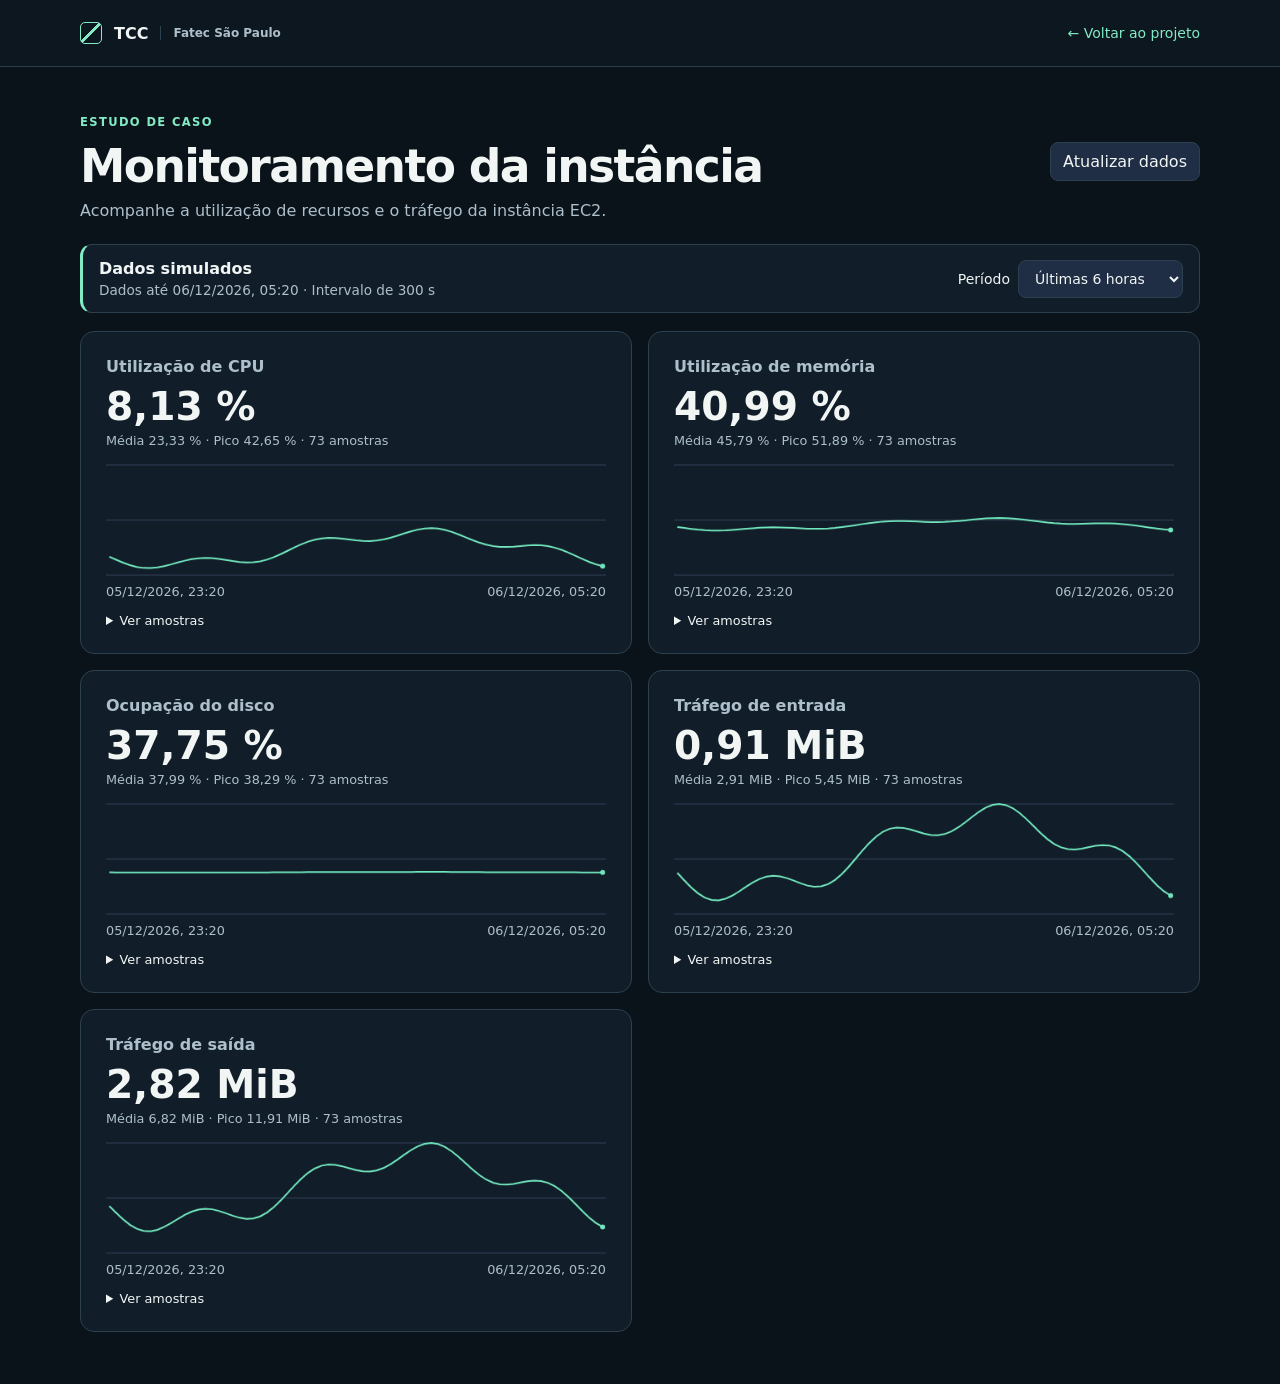
==== painel.html @ bfff9c63 "refatoranto landing page" ====
<!doctype html>
<html lang="pt-BR">
<head>
  <meta charset="utf-8">
  <meta name="viewport" content="width=device-width, initial-scale=1">
  <title>Monitoramento | TCC Fatec São Paulo</title>
  <link rel="stylesheet" href="style.css">
  <script type="module" src="app.js"></script>
</head>
<body class="dashboard">
  <a class="skip-link" href="#conteudo">Ir para o conteúdo</a>
  <header class="top">
    <nav class="shell site-nav" aria-label="Navegação principal">
      <a class="brand" href="./"><span class="brand-icon" aria-hidden="true"></span> TCC <span class="tag">Fatec São Paulo</span></a>
      <a class="nav-link" href="./"><span aria-hidden="true">←</span> Voltar ao projeto</a>
    </nav>
  </header>
  <main id="conteudo" class="shell">
    <section class="intro">
      <div>
        <p class="eyebrow">ESTUDO DE CASO</p>
        <h1>Monitoramento da instância</h1>
        <p class="muted">Acompanhe a utilização de recursos e o tráfego da instância EC2.</p>
      </div>
      <button id="refresh" type="button">Atualizar dados</button>
    </section>
    <section class="toolbar" aria-label="Dados do painel">
      <div>
        <strong id="source">Carregando métricas</strong>
        <p id="status" class="muted" role="status"></p>
      </div>
      <label for="window">Período
        <select id="window">
          <option value="1">Última hora</option>
          <option value="6" selected>Últimas 6 horas</option>
          <option value="24">Últimas 24 horas</option>
        </select>
      </label>
    </section>
    <section id="metrics" class="grid" aria-label="Métricas da instância"></section>
    <noscript>Ative o JavaScript para visualizar as métricas.</noscript>
  </main>
  <template id="metric">
    <article class="card">
      <h2></h2>
      <p class="value"></p>
      <p class="summary muted"></p>
      <canvas aria-hidden="true" width="600" height="145"></canvas>
      <div class="axis muted" aria-hidden="true"><span></span><span></span></div>
      <details><summary>Ver amostras</summary>
        <table>
          <thead><tr><th scope="col">Horário</th><th scope="col">Valor</th></tr></thead>
          <tbody></tbody>
        </table>
      </details>
    </article>
  </template>
</body>
</html>
---- style.css ----
:root {
  color-scheme: dark;
  font-family: Inter, system-ui, sans-serif;
  background: #0d1422;
  color: #f2f6fd;
  --surface: #151f31;
  --border: #2b3950;
  --muted: #a8b8ce;
  --accent: #72e7be;
}
* { box-sizing: border-box; }
body { margin: 0; }
.shell { width: min(1120px, calc(100% - 36px)); margin-inline: auto; }
.top { border-bottom: 1px solid var(--border); background: #101929; }
.brand { display: flex; align-items: center; gap: 12px; min-height: 66px; font-weight: 700; }
.mark { color: var(--accent); font-size: 1.6rem; }
.tag { color: var(--muted); font-size: .75rem; padding-left: 12px; border-left: 1px solid var(--border); }
main { padding-block: 36px 52px; }
.intro, .toolbar { display: flex; justify-content: space-between; align-items: center; gap: 16px; flex-wrap: wrap; }
.eyebrow { color: var(--accent); letter-spacing: .12em; font-size: .72rem; font-weight: 700; }
h1 { margin: 8px 0; font-size: clamp(1.8rem, 4.5vw, 2.85rem); letter-spacing: -.035em; }
.muted { color: var(--muted); }
.intro .muted { margin: 0; }
.toolbar { margin-block: 24px 18px; padding: 14px 16px; background: var(--surface); border: 1px solid var(--border); border-radius: 12px; }
.toolbar p { margin: 4px 0 0; font-size: .85rem; }
button, select { border: 1px solid var(--border); border-radius: 8px; padding: 9px 12px; font: inherit; color: inherit; background: #202e45; }
button, select, summary { cursor: pointer; }
button:disabled { cursor: wait; opacity: .65; }
button:hover:not(:disabled) { border-color: var(--accent); }
label { display: flex; align-items: center; gap: 8px; font-size: .875rem; }
.grid { display: grid; grid-template-columns: repeat(2, minmax(0, 1fr)); gap: 16px; align-items: start; }
.card { background: var(--surface); border: 1px solid var(--border); border-radius: 14px; padding: 18px; min-width: 0; }
h2 { font-size: 1rem; margin: 0; }
.value { margin: 8px 0 4px; font-size: 1.8rem; font-weight: 700; font-variant-numeric: tabular-nums; }
.summary, .axis, details { font-size: .8rem; }
.summary { margin: 0 0 12px; }
canvas { display: block; width: 100%; height: 120px; }
.axis { display: flex; justify-content: space-between; gap: 8px; margin-top: 4px; }
details { margin-top: 14px; }
table { width: 100%; margin-top: 8px; border-collapse: collapse; }
th, td { text-align: left; padding: 6px 4px; border-bottom: 1px solid var(--border); }
:focus-visible { outline: 2px solid var(--accent); outline-offset: 3px; }
@media (max-width: 650px) {
  .grid { grid-template-columns: 1fr; }
  main { padding-top: 22px; }
}

/* Identidade do estudo de caso e navegação compartilhada. */
:root {
  background: #0a121a;
  color: #f1f5f4;
  --surface: #111e29;
  --border: #2c404e;
  --muted: #adbfcb;
  --accent: #82ebc4;
}
.top { background: #0d1720; }
.site-nav { display: flex; align-items: center; justify-content: space-between; gap: 12px; }
.brand { text-decoration: none; color: inherit; }
.brand-icon {
  width: 22px;
  height: 22px;
  flex: none;
  border: 1px solid var(--accent);
  border-radius: 5px;
  background: linear-gradient(135deg, transparent 43%, var(--accent) 44% 53%, transparent 54%);
}
.nav-link, .text-link { color: var(--accent); text-underline-offset: 4px; }
.nav-link { text-decoration: none; font-size: .875rem; }
.nav-link:hover { text-decoration: underline; }
.skip-link {
  position: absolute;
  top: 8px;
  left: 8px;
  padding: 10px;
  background: var(--accent);
  color: #0a211a;
  transform: translateY(-150%);
}
.skip-link:focus { transform: none; }
.landing {
  background: radial-gradient(ellipse at 95% 5%, #142e31 0%, transparent 50%), #0a121a;
}
.home { padding-block: 0; }
.hero {
  display: grid;
  grid-template-columns: minmax(0, 1.7fr) minmax(250px, 1fr);
  gap: clamp(28px, 5vw, 76px);
  align-items: center;
  padding-block: clamp(45px, 9vw, 116px);
}
.hero .eyebrow, .about .eyebrow { text-transform: uppercase; line-height: 1.5; }
.hero h1 {
  font-size: clamp(2.45rem, 6vw, 5.1rem);
  line-height: 1.01;
  letter-spacing: -.062em;
  margin-block: 18px;
}
.hero h1 em { color: var(--accent); font-style: normal; }
.subtitle { color: var(--muted); font-size: clamp(1rem, 2vw, 1.25rem); line-height: 1.5; }
.actions { display: flex; flex-wrap: wrap; gap: 10px; margin-top: 28px; }
.action {
  display: inline-flex;
  align-items: center;
  gap: 10px;
  padding: 12px 16px;
  border: 1px solid var(--border);
  border-radius: 8px;
  font-size: .9rem;
  font-weight: 700;
  text-decoration: none;
}
.primary { background: var(--accent); color: #0a211a; border-color: transparent; }
.primary:hover { background: #b0f7df; }
.secondary { color: inherit; background: var(--surface); }
.secondary:hover { border-color: var(--accent); }
.case-flow {
  background: linear-gradient(155deg, #172c34, var(--surface) 75%);
  border: 1px solid var(--border);
  border-radius: 16px;
  padding: clamp(18px, 3vw, 30px);
}
.case-flow h2 { font-size: 1rem; }
.case-flow ol { list-style: none; padding: 0; margin: 20px 0 0; }
.case-flow li { position: relative; display: flex; align-items: center; gap: 14px; }
.case-flow li + li { margin-top: 18px; }
.case-flow li:not(:last-child)::after {
  content: "";
  position: absolute;
  top: calc(50% + 8px);
  left: 6px;
  height: calc(100% + 2px);
  border-left: 1px dashed #668383;
}
.flow-dot { flex: 0 0 13px; height: 13px; border: 2px solid var(--accent); border-radius: 50%; }
.case-flow li div { border: 1px solid var(--border); border-radius: 8px; padding: 10px; flex: 1; }
.case-flow li div span { display: block; color: var(--muted); font-size: .8rem; margin-top: 4px; }
.about {
  display: grid;
  grid-template-columns: minmax(0, 1.7fr) minmax(240px, 1fr);
  gap: clamp(22px, 5vw, 76px);
  border-top: 1px solid var(--border);
  padding-block: 34px 50px;
}
.about h2 { font-size: clamp(1.65rem, 3vw, 2.25rem); letter-spacing: -.035em; }
.about p:not(.eyebrow) { color: var(--muted); line-height: 1.6; max-width: 58ch; }
.credits { margin: 0; padding: 18px 22px; border-left: 1px solid var(--border); }
.credits div + div { margin-top: 14px; }
.credits dt { color: var(--muted); font-size: .78rem; }
.credits dd { margin: 4px 0 0; line-height: 1.5; }
.site-footer { padding-block: 18px 25px; border-top: 1px solid var(--border); color: var(--muted); font-size: .8rem; }
.dashboard .toolbar { border-left: 3px solid var(--accent); }
.dashboard .card { padding: clamp(16px, 2.4vw, 25px); }
.dashboard .card h2 { color: var(--muted); }
.dashboard .value { font-size: clamp(1.75rem, 4vw, 2.45rem); }
@media (max-width: 760px) {
  .hero, .about { grid-template-columns: 1fr; }
  .credits { padding-block: 0; }
}
@media (max-width: 390px) {
  .tag { padding-left: 7px; }
  .brand { gap: 6px; }
  .nav-link { font-size: .8rem; }
}
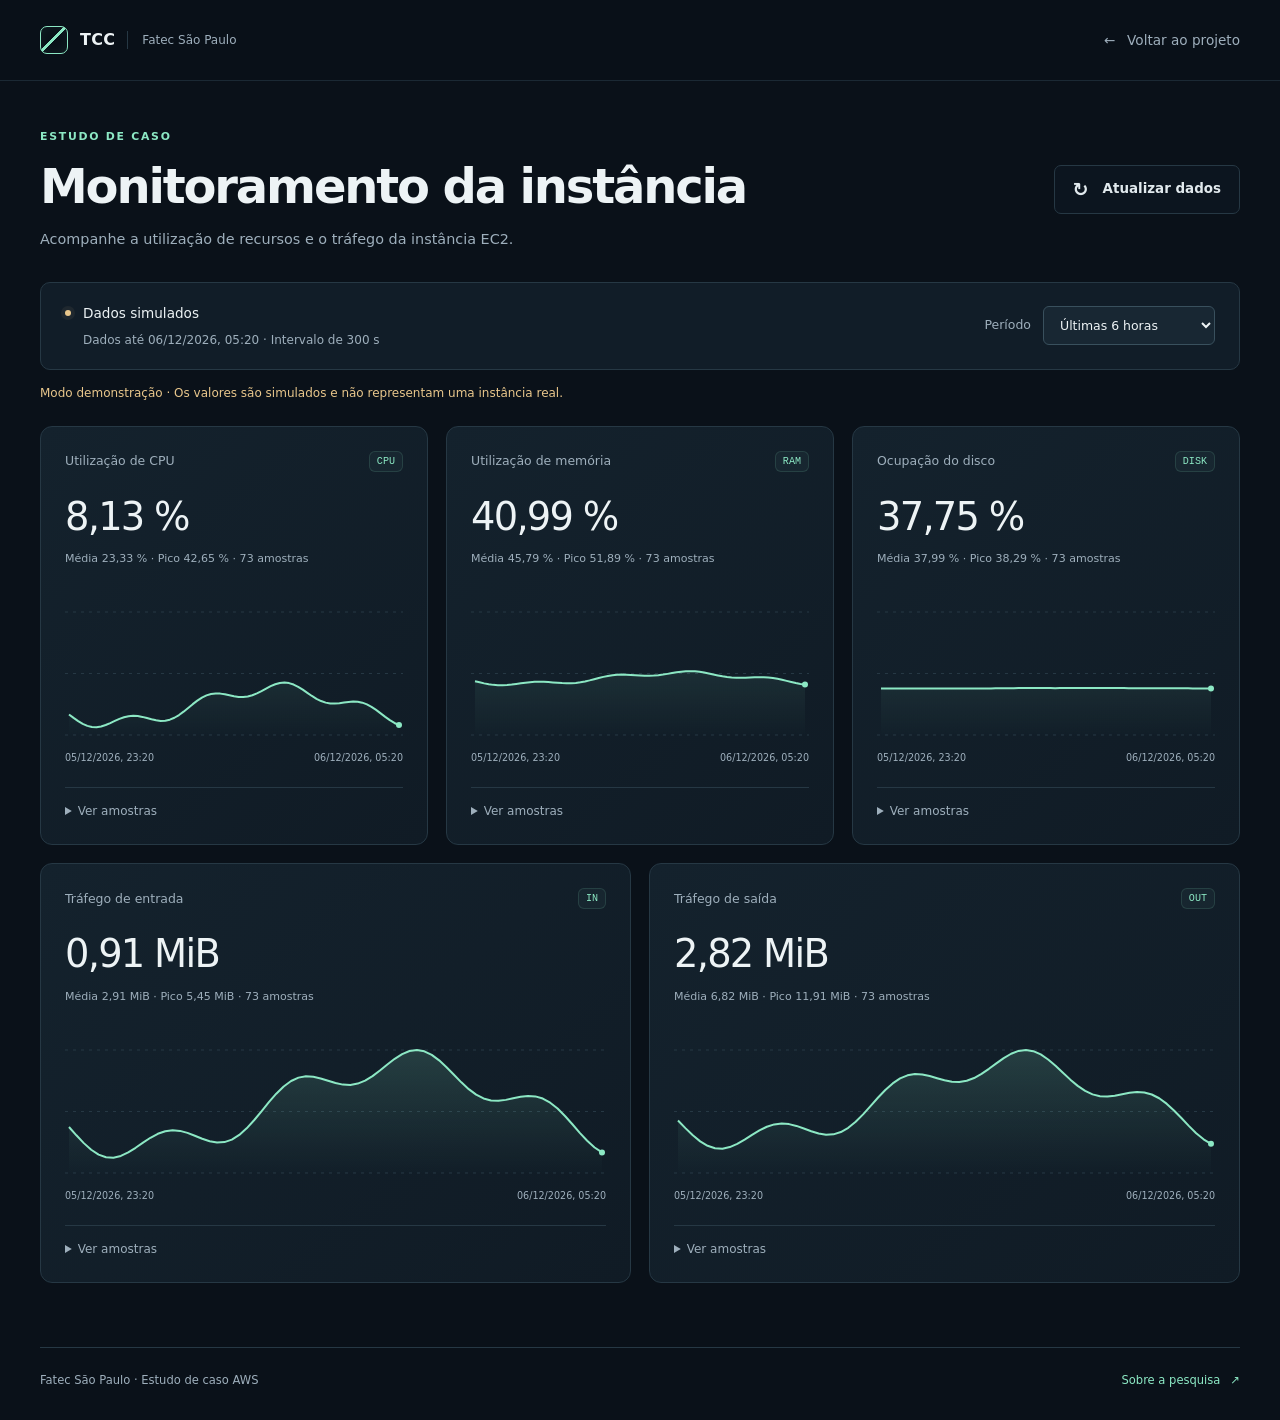
==== commit cafab616: "ajusta troca de pagina" ====
--- a/painel.html
+++ b/painel.html
@@ -4,7 +4,9 @@
   <meta charset="utf-8">
   <meta name="viewport" content="width=device-width, initial-scale=1">
   <title>Monitoramento | TCC Fatec São Paulo</title>
+  <meta name="description" content="Métricas de utilização e tráfego da instância EC2 do estudo de caso da Fatec São Paulo.">
   <link rel="stylesheet" href="style.css">
+  <script type="module" src="ui.js"></script>
   <script type="module" src="app.js"></script>
 </head>
 <body class="dashboard">
@@ -22,11 +24,11 @@
         <h1>Monitoramento da instância</h1>
         <p class="muted">Acompanhe a utilização de recursos e o tráfego da instância EC2.</p>
       </div>
-      <button id="refresh" type="button">Atualizar dados</button>
+      <button id="refresh" class="action secondary" type="button"><span class="refresh-icon" aria-hidden="true">↻</span><span class="refresh-label">Atualizar dados</span></button>
     </section>
     <section class="toolbar" aria-label="Dados do painel">
       <div>
-        <strong id="source">Carregando métricas</strong>
+        <strong class="source-label"><span class="status-dot" aria-hidden="true"></span><span id="source">Carregando métricas</span></strong>
         <p id="status" class="muted" role="status"></p>
       </div>
       <label for="window">Período
@@ -37,21 +39,23 @@
         </select>
       </label>
     </section>
-    <section id="metrics" class="grid" aria-label="Métricas da instância"></section>
+    <p id="data-note" class="data-note">As métricas são apresentadas no fuso horário do seu navegador.</p>
+    <section id="metrics" class="grid" aria-label="Métricas da instância" aria-busy="true"></section>
     <noscript>Ative o JavaScript para visualizar as métricas.</noscript>
   </main>
+  <footer class="shell site-footer"><span>Fatec São Paulo · Estudo de caso AWS</span><a class="text-link" href="./#sobre">Sobre a pesquisa <span aria-hidden="true">↗</span></a></footer>
   <template id="metric">
     <article class="card">
-      <h2></h2>
+      <div class="card-heading"><h2></h2><span class="metric-index" aria-hidden="true"></span></div>
       <p class="value"></p>
       <p class="summary muted"></p>
       <canvas aria-hidden="true" width="600" height="145"></canvas>
       <div class="axis muted" aria-hidden="true"><span></span><span></span></div>
       <details><summary>Ver amostras</summary>
-        <table>
+        <div class="table-scroll" tabindex="0" role="region" aria-label="Amostras da métrica"><table>
           <thead><tr><th scope="col">Horário</th><th scope="col">Valor</th></tr></thead>
           <tbody></tbody>
-        </table>
+        </table></div>
       </details>
     </article>
   </template>
--- a/style.css
+++ b/style.css
@@ -1,165 +1,142 @@
-:root {
+﻿:root {
   color-scheme: dark;
-  font-family: Inter, system-ui, sans-serif;
-  background: #0d1422;
-  color: #f2f6fd;
-  --surface: #151f31;
-  --border: #2b3950;
-  --muted: #a8b8ce;
-  --accent: #72e7be;
+  font-family: "Segoe UI", Inter, system-ui, sans-serif;
+  background: #0a1119;
+  color: #edf3f5;
+  --surface: #111d28;
+  --border: #263844;
+  --muted: #9eafbc;
+  --accent: #8ce8c4;
+  --ease: cubic-bezier(.22, 1, .36, 1);
 }
 * { box-sizing: border-box; }
-body { margin: 0; }
-.shell { width: min(1120px, calc(100% - 36px)); margin-inline: auto; }
-.top { border-bottom: 1px solid var(--border); background: #101929; }
-.brand { display: flex; align-items: center; gap: 12px; min-height: 66px; font-weight: 700; }
-.mark { color: var(--accent); font-size: 1.6rem; }
-.tag { color: var(--muted); font-size: .75rem; padding-left: 12px; border-left: 1px solid var(--border); }
-main { padding-block: 36px 52px; }
-.intro, .toolbar { display: flex; justify-content: space-between; align-items: center; gap: 16px; flex-wrap: wrap; }
-.eyebrow { color: var(--accent); letter-spacing: .12em; font-size: .72rem; font-weight: 700; }
-h1 { margin: 8px 0; font-size: clamp(1.8rem, 4.5vw, 2.85rem); letter-spacing: -.035em; }
-.muted { color: var(--muted); }
-.intro .muted { margin: 0; }
-.toolbar { margin-block: 24px 18px; padding: 14px 16px; background: var(--surface); border: 1px solid var(--border); border-radius: 12px; }
-.toolbar p { margin: 4px 0 0; font-size: .85rem; }
-button, select { border: 1px solid var(--border); border-radius: 8px; padding: 9px 12px; font: inherit; color: inherit; background: #202e45; }
-button, select, summary { cursor: pointer; }
-button:disabled { cursor: wait; opacity: .65; }
-button:hover:not(:disabled) { border-color: var(--accent); }
-label { display: flex; align-items: center; gap: 8px; font-size: .875rem; }
-.grid { display: grid; grid-template-columns: repeat(2, minmax(0, 1fr)); gap: 16px; align-items: start; }
-.card { background: var(--surface); border: 1px solid var(--border); border-radius: 14px; padding: 18px; min-width: 0; }
-h2 { font-size: 1rem; margin: 0; }
-.value { margin: 8px 0 4px; font-size: 1.8rem; font-weight: 700; font-variant-numeric: tabular-nums; }
-.summary, .axis, details { font-size: .8rem; }
-.summary { margin: 0 0 12px; }
-canvas { display: block; width: 100%; height: 120px; }
-.axis { display: flex; justify-content: space-between; gap: 8px; margin-top: 4px; }
-details { margin-top: 14px; }
-table { width: 100%; margin-top: 8px; border-collapse: collapse; }
-th, td { text-align: left; padding: 6px 4px; border-bottom: 1px solid var(--border); }
-:focus-visible { outline: 2px solid var(--accent); outline-offset: 3px; }
-@media (max-width: 650px) {
-  .grid { grid-template-columns: 1fr; }
-  main { padding-top: 22px; }
-}
-
-/* Identidade do estudo de caso e navegação compartilhada. */
-:root {
-  background: #0a121a;
-  color: #f1f5f4;
-  --surface: #111e29;
-  --border: #2c404e;
-  --muted: #adbfcb;
-  --accent: #82ebc4;
-}
-.top { background: #0d1720; }
-.site-nav { display: flex; align-items: center; justify-content: space-between; gap: 12px; }
-.brand { text-decoration: none; color: inherit; }
-.brand-icon {
-  width: 22px;
-  height: 22px;
-  flex: none;
-  border: 1px solid var(--accent);
-  border-radius: 5px;
-  background: linear-gradient(135deg, transparent 43%, var(--accent) 44% 53%, transparent 54%);
-}
-.nav-link, .text-link { color: var(--accent); text-underline-offset: 4px; }
-.nav-link { text-decoration: none; font-size: .875rem; }
-.nav-link:hover { text-decoration: underline; }
-.skip-link {
-  position: absolute;
-  top: 8px;
-  left: 8px;
-  padding: 10px;
-  background: var(--accent);
-  color: #0a211a;
-  transform: translateY(-150%);
-}
+html { scroll-behavior: smooth; scroll-padding-top: 100px; }
+body { margin: 0; line-height: 1.5; }
+a { color: inherit; }
+button, select { font: inherit; }
+button, a, select, summary { -webkit-tap-highlight-color: transparent; }
+::selection { background: #8ce8c4; color: #0a211a; }
+.shell { width: min(1200px, calc(100% - 80px)); margin-inline: auto; }
+.top { position: sticky; top: 0; z-index: 10; background: #0a1119ed; border-bottom: 1px solid #263844a6; backdrop-filter: blur(18px); }
+.site-nav { min-height: 80px; display: flex; align-items: center; justify-content: space-between; gap: 20px; }
+.brand { display: inline-flex; align-items: center; gap: 12px; font-weight: 700; text-decoration: none; letter-spacing: .02em; }
+.brand-icon { width: 28px; height: 28px; flex: none; border: 1px solid var(--accent); border-radius: 7px; background: linear-gradient(135deg, transparent 43%, var(--accent) 44% 50%, transparent 51%); box-shadow: inset 0 0 14px #8ce8c410; }
+.tag { padding-left: 14px; border-left: 1px solid var(--border); color: var(--muted); font-size: .75rem; font-weight: 400; letter-spacing: 0; }
+.nav-links { display: flex; align-items: center; gap: 28px; }
+.nav-link { display: inline-flex; align-items: center; gap: 12px; text-decoration: none; font-size: .85rem; color: var(--muted); }
+.nav-link:hover { color: var(--accent); }
+.nav-cta { border: 1px solid var(--border); padding: 9px 15px; border-radius: 7px; color: #edf3f5; }
+.nav-cta:hover { background: var(--surface); border-color: #8ce8c47a; }
+.skip-link { position: fixed; top: 10px; left: 10px; z-index: 20; padding: 12px; background: var(--accent); color: #0a211a; transform: translateY(-160%); }
 .skip-link:focus { transform: none; }
-.landing {
-  background: radial-gradient(ellipse at 95% 5%, #142e31 0%, transparent 50%), #0a121a;
-}
+:focus-visible { outline: 2px solid var(--accent); outline-offset: 5px; }
+.landing { background: radial-gradient(ellipse at 85% 16%, #15303985, transparent 45%), #0a1119; }
 .home { padding-block: 0; }
-.hero {
-  display: grid;
-  grid-template-columns: minmax(0, 1.7fr) minmax(250px, 1fr);
-  gap: clamp(28px, 5vw, 76px);
-  align-items: center;
-  padding-block: clamp(45px, 9vw, 116px);
-}
-.hero .eyebrow, .about .eyebrow { text-transform: uppercase; line-height: 1.5; }
-.hero h1 {
-  font-size: clamp(2.45rem, 6vw, 5.1rem);
-  line-height: 1.01;
-  letter-spacing: -.062em;
-  margin-block: 18px;
-}
+.hero { display: grid; grid-template-columns: minmax(0, 1.4fr) minmax(0, 1fr); align-items: center; gap: clamp(36px, 6vw, 90px); padding-block: 90px 76px; }
+.eyebrow { display: flex; align-items: center; gap: 10px; color: var(--accent); font-size: .68rem; font-weight: 600; letter-spacing: .16em; text-transform: uppercase; margin: 0 0 20px; }
+.status-dot { display: inline-block; width: 6px; height: 6px; flex: none; border-radius: 50%; background: var(--accent); box-shadow: 0 0 0 4px #8ce8c410; }
+h1, h2, p { overflow-wrap: break-word; }
+h1 { margin: 12px 0; font-size: clamp(1.9rem, 4vw, 3rem); font-weight: 600; line-height: 1.15; letter-spacing: -.045em; }
+.hero h1 { font-size: clamp(2.8rem, 4.7vw, 4.25rem); line-height: 1.09; letter-spacing: -.055em; margin-block: 0 24px; max-width: 12ch; }
 .hero h1 em { color: var(--accent); font-style: normal; }
-.subtitle { color: var(--muted); font-size: clamp(1rem, 2vw, 1.25rem); line-height: 1.5; }
-.actions { display: flex; flex-wrap: wrap; gap: 10px; margin-top: 28px; }
-.action {
-  display: inline-flex;
-  align-items: center;
-  gap: 10px;
-  padding: 12px 16px;
-  border: 1px solid var(--border);
-  border-radius: 8px;
-  font-size: .9rem;
-  font-weight: 700;
-  text-decoration: none;
-}
-.primary { background: var(--accent); color: #0a211a; border-color: transparent; }
-.primary:hover { background: #b0f7df; }
-.secondary { color: inherit; background: var(--surface); }
-.secondary:hover { border-color: var(--accent); }
-.case-flow {
-  background: linear-gradient(155deg, #172c34, var(--surface) 75%);
-  border: 1px solid var(--border);
-  border-radius: 16px;
-  padding: clamp(18px, 3vw, 30px);
-}
-.case-flow h2 { font-size: 1rem; }
-.case-flow ol { list-style: none; padding: 0; margin: 20px 0 0; }
+.subtitle { font-size: 1.1rem; color: #e1e9ed; margin: 0 0 10px; }
+.hero-description { max-width: 46ch; color: var(--muted); font-size: .95rem; line-height: 1.8; margin: 0; }
+.actions { display: flex; flex-wrap: wrap; gap: 12px; margin-top: 30px; }
+.action { display: inline-flex; justify-content: center; align-items: center; gap: 14px; padding: 13px 18px; border: 1px solid var(--border); border-radius: 7px; font-size: .84rem; font-weight: 600; text-decoration: none; cursor: pointer; }
+.primary { background: var(--accent); color: #0b2720; border-color: var(--accent); box-shadow: 0 4px 20px #8ce8c40b; }
+.primary:hover { background: #b0f5da; border-color: #b0f5da; box-shadow: 0 8px 28px #8ce8c41c; transform: translateY(-2px); }
+.secondary { color: #e1e9ed; background: #111d2860; }
+.secondary:hover { border-color: #8ce8c47a; background: #1a2c36; transform: translateY(-2px); }
+.action:active { transform: translateY(0) scale(.98); }
+.action span[aria-hidden], .nav-link span, .text-link span, .flow-bottom span { transition: transform 240ms var(--ease); }
+a:hover > span[aria-hidden] { transform: translate(2px, -2px); }
+.hero-meta { display: flex; flex-wrap: wrap; gap: 20px; margin-top: 28px; color: #a5b6c1; font-size: .7rem; }
+.hero-meta span + span { padding-left: 20px; border-left: 1px solid var(--border); }
+.case-flow { position: relative; padding: 28px; border: 1px solid #395252; border-radius: 16px; background: linear-gradient(145deg, #182d35, #111d28 75%); box-shadow: 0 24px 65px #0003; }
+.flow-heading { display: flex; align-items: center; justify-content: space-between; gap: 10px; margin-bottom: 24px; }
+.flow-heading .eyebrow { margin: 0; font-size: .61rem; }
+.flow-label { font-size: .68rem; letter-spacing: .06em; border: 1px solid #41514b; border-radius: 5px; padding: 3px 8px; color: #e9c78c; }
+.case-flow h2 { font-weight: 500; font-size: 1.4rem; letter-spacing: -.03em; margin: 0; }
+.flow-description { font-size: .8rem; color: var(--muted); margin: 8px 0 26px; }
+.case-flow ol { padding: 0; margin: 0; list-style: none; }
 .case-flow li { position: relative; display: flex; align-items: center; gap: 14px; }
 .case-flow li + li { margin-top: 18px; }
-.case-flow li:not(:last-child)::after {
-  content: "";
-  position: absolute;
-  top: calc(50% + 8px);
-  left: 6px;
-  height: calc(100% + 2px);
-  border-left: 1px dashed #668383;
+.flow-dot { display: grid; place-items: center; z-index: 1; width: 30px; height: 30px; flex: none; background: #172d32; border: 1px solid #44695e; border-radius: 9px; color: var(--accent); font: 10px ui-monospace, monospace; }
+.case-flow li:not(:last-child)::after { content: ""; position: absolute; left: 14px; top: 50%; height: calc(100% + 18px); border-left: 1px dashed #44695e; }
+.case-flow li div { flex: 1; border: 1px solid #304650; border-radius: 8px; padding: 13px 14px; background: #0b17214d; }
+.case-flow li strong { font-size: .84rem; font-weight: 600; }
+.case-flow li div span { display: block; margin-top: 3px; color: var(--muted); font-size: .73rem; }
+.case-flow li:hover div { background: #203940; border-color: #568875; transform: translateX(3px); }
+.flow-bottom { display: flex; align-items: center; justify-content: space-between; border-top: 1px solid var(--border); padding-top: 18px; margin-top: 26px; color: var(--accent); text-decoration: none; font-size: .78rem; }
+.pillars { display: grid; grid-template-columns: repeat(3, 1fr); padding-block: 32px 44px; border-top: 1px solid var(--border); gap: 40px; }
+.pillar-number { font: .62rem ui-monospace, monospace; letter-spacing: .12em; color: var(--accent); }
+.pillars h2 { font-size: 1rem; font-weight: 500; margin: 12px 0 8px; }
+.pillars p { color: var(--muted); font-size: .84rem; line-height: 1.8; margin: 0; max-width: 34ch; }
+.about { display: grid; grid-template-columns: minmax(0, 1.4fr) minmax(0, 1fr); gap: clamp(36px, 6vw, 90px); border-top: 1px solid var(--border); padding-block: 64px 72px; }
+.about h2 { font-size: clamp(1.6rem, 3vw, 2.3rem); font-weight: 500; line-height: 1.2; letter-spacing: -.04em; margin: 0 0 22px; }
+.about p:not(.eyebrow) { color: var(--muted); line-height: 1.8; max-width: 58ch; font-size: .9rem; }
+.text-link { display: inline-flex; align-items: center; gap: 10px; color: var(--accent); text-decoration: none; font-size: .85rem; }
+.text-link:hover { text-decoration: underline; text-underline-offset: 5px; }
+.credits { padding: 24px 28px; border: 1px solid var(--border); border-radius: 12px; background: #111d2870; margin: 0; align-self: start; }
+.credits div + div { margin-top: 20px; }
+.credits dt { color: var(--muted); text-transform: uppercase; letter-spacing: .1em; font-size: .62rem; }
+.credits dd { margin: 5px 0 0; line-height: 1.8; font-size: .86rem; }
+.site-footer { display: flex; justify-content: space-between; flex-wrap: wrap; gap: 12px; padding-block: 24px 30px; border-top: 1px solid var(--border); color: var(--muted); font-size: .72rem; }
+.site-footer .text-link { font-size: inherit; }
+main { padding-block: 48px 64px; }
+.intro, .toolbar { display: flex; justify-content: space-between; align-items: center; gap: 22px; flex-wrap: wrap; }
+.intro .eyebrow { margin-bottom: 14px; }
+.muted { color: var(--muted); }
+.intro .muted { font-size: .9rem; margin: 14px 0 0; }
+.toolbar { margin-block: 32px 14px; padding: 20px 24px; background: var(--surface); border: 1px solid var(--border); border-radius: 10px; }
+.source-label { display: flex; align-items: center; gap: 12px; font-size: .85rem; font-weight: 500; }
+.toolbar p { font-size: .75rem; margin: 7px 0 0 18px; }
+.toolbar[data-state="demo"] .status-dot { background: #e9c78c; box-shadow: 0 0 0 4px #e9c78c10; }
+.toolbar[data-state="error"] .status-dot { background: #f0a99e; box-shadow: 0 0 0 4px #f0a99e10; }
+.data-note { color: var(--muted); font-size: .75rem; margin: 0 0 24px; }
+.data-note.is-demo { color: #e9c78c; }
+label { display: flex; align-items: center; gap: 12px; font-size: .78rem; color: var(--muted); }
+select { border: 1px solid #39505d; border-radius: 6px; padding: 10px 32px 10px 12px; background: #182733; color: #edf3f5; cursor: pointer; max-width: 100%; }
+select:hover { border-color: var(--accent); }
+button:disabled { cursor: wait; opacity: .65; transform: none; }
+.refresh-icon { display: inline-block; font-size: 1.2rem; line-height: 1; }
+button:disabled .refresh-icon { animation: spin 1s linear infinite; }
+.grid { display: grid; grid-template-columns: repeat(6, minmax(0, 1fr)); gap: 18px; align-items: start; transition: opacity 180ms; }
+.grid[aria-busy="true"] { opacity: .5; }
+.card { grid-column: span 2; padding: 24px; border: 1px solid var(--border); border-radius: 12px; background: linear-gradient(140deg, #14222d, #101b25); min-width: 0; animation: enter 450ms var(--ease) both; animation-delay: var(--delay, 0ms); }
+.card:nth-child(n+4) { grid-column: span 3; }
+.card:hover { border-color: #456255; box-shadow: 0 10px 32px #0002; }
+.card-heading { display: flex; align-items: center; justify-content: space-between; gap: 10px; }
+.card h2 { font-size: .78rem; color: var(--muted); margin: 0; font-weight: 500; }
+.metric-index { color: var(--accent); background: #8ce8c40b; border: 1px solid #8ce8c422; border-radius: 6px; padding: 4px 7px; font: .63rem ui-monospace, monospace; }
+.value { margin: 16px 0 6px; font-size: clamp(1.8rem, 3vw, 2.5rem); letter-spacing: -.045em; font-weight: 500; font-variant-numeric: tabular-nums; }
+.summary { font-size: .69rem; margin: 0 0 24px; min-height: 2.8em; }
+canvas { display: block; width: 100%; height: 135px; }
+.axis { display: flex; justify-content: space-between; gap: 8px; margin-top: 10px; font-size: .6rem; font-variant-numeric: tabular-nums; }
+details { margin-top: 22px; font-size: .75rem; border-top: 1px solid var(--border); }
+summary { cursor: pointer; padding-block: 14px 0; color: var(--muted); }
+summary:hover, details[open] summary { color: var(--accent); }
+.table-scroll { max-height: 270px; overflow: auto; margin-top: 14px; border: 1px solid var(--border); border-radius: 6px; }
+table { width: 100%; border-collapse: collapse; font-size: .72rem; font-variant-numeric: tabular-nums; }
+th, td { text-align: left; padding: 9px 12px; border-bottom: 1px solid var(--border); }
+th { position: sticky; top: 0; background: #1a2a36; font-weight: 500; color: var(--muted); }
+td:last-child, th:last-child { text-align: right; }
+tbody tr:hover { background: #8ce8c408; }
+.empty-chart { display: grid; place-items: center; min-height: 159px; border: 1px dashed var(--border); border-radius: 6px; color: var(--muted); font-size: .75rem; text-align: center; padding: 18px; }
+.reveal { opacity: 0; transform: translateY(18px); transition: opacity 650ms var(--ease), transform 650ms var(--ease); }
+.reveal.is-visible { opacity: 1; transform: none; }
+.hero-copy, .case-flow { animation: enter 750ms var(--ease) both; }
+.case-flow { animation-delay: 100ms; }
+a, button, select, .card, .case-flow li div { transition: color 200ms, background-color 200ms, border-color 200ms, box-shadow 250ms, transform 250ms var(--ease); }
+@keyframes enter { from { opacity: 0; transform: translateY(14px); } to { opacity: 1; transform: translateY(0); } }
+@keyframes spin { to { transform: rotate(360deg); } }
+@supports (view-transition-name: root) { @view-transition { navigation: auto; } ::view-transition-old(root) { animation: 160ms ease-out both page-out; } ::view-transition-new(root) { animation: 240ms ease-out both enter; } }
+@keyframes page-out { to { opacity: 0; } }
+@supports (interpolate-size: allow-keywords) {
+  details::details-content { interpolate-size: allow-keywords; block-size: 0; opacity: 0; overflow: clip; transition: block-size 300ms var(--ease), opacity 200ms, content-visibility 300ms allow-discrete; }
+  details[open]::details-content { block-size: auto; opacity: 1; }
 }
-.flow-dot { flex: 0 0 13px; height: 13px; border: 2px solid var(--accent); border-radius: 50%; }
-.case-flow li div { border: 1px solid var(--border); border-radius: 8px; padding: 10px; flex: 1; }
-.case-flow li div span { display: block; color: var(--muted); font-size: .8rem; margin-top: 4px; }
-.about {
-  display: grid;
-  grid-template-columns: minmax(0, 1.7fr) minmax(240px, 1fr);
-  gap: clamp(22px, 5vw, 76px);
-  border-top: 1px solid var(--border);
-  padding-block: 34px 50px;
-}
-.about h2 { font-size: clamp(1.65rem, 3vw, 2.25rem); letter-spacing: -.035em; }
-.about p:not(.eyebrow) { color: var(--muted); line-height: 1.6; max-width: 58ch; }
-.credits { margin: 0; padding: 18px 22px; border-left: 1px solid var(--border); }
-.credits div + div { margin-top: 14px; }
-.credits dt { color: var(--muted); font-size: .78rem; }
-.credits dd { margin: 4px 0 0; line-height: 1.5; }
-.site-footer { padding-block: 18px 25px; border-top: 1px solid var(--border); color: var(--muted); font-size: .8rem; }
-.dashboard .toolbar { border-left: 3px solid var(--accent); }
-.dashboard .card { padding: clamp(16px, 2.4vw, 25px); }
-.dashboard .card h2 { color: var(--muted); }
-.dashboard .value { font-size: clamp(1.75rem, 4vw, 2.45rem); }
-@media (max-width: 760px) {
-  .hero, .about { grid-template-columns: 1fr; }
-  .credits { padding-block: 0; }
-}
-@media (max-width: 390px) {
-  .tag { padding-left: 7px; }
-  .brand { gap: 6px; }
-  .nav-link { font-size: .8rem; }
-}
-
+@media (max-width: 1000px) { .shell { width: calc(100% - 48px); } .hero { gap: 36px; padding-block: 64px; } .case-flow { padding: 22px; } .card { grid-column: span 3; } .hero h1 { font-size: clamp(2.7rem, 5.5vw, 3.6rem); } }
+@media (max-width: 760px) { .hero, .about { grid-template-columns: 1fr; gap: 36px; } .hero h1 { max-width: 17ch; } .hero { padding-block: 48px; } .case-flow { max-width: 560px; width: 100%; } .pillars { gap: 24px; } .about { padding-block: 44px; } .site-nav { min-height: 70px; } .about-link { display: none; } .intro .action { margin-top: 4px; } }
+@media (max-width: 560px) { .shell { width: calc(100% - 36px); } .tag { font-size: .64rem; padding-left: 10px; } .brand { gap: 8px; } .brand-icon { width: 23px; height: 23px; } .nav-link { font-size: .72rem; gap: 6px; } .nav-cta { padding: 8px 10px; } .hero h1 { font-size: clamp(2.55rem, 9vw, 3.4rem); } .subtitle { font-size: 1rem; } .actions { flex-direction: column; align-items: stretch; } .action { min-height: 46px; } .pillars { grid-template-columns: 1fr; padding-block: 28px; gap: 26px; } .pillars p { max-width: none; } .grid { grid-template-columns: minmax(0, 1fr); } .card, .card:nth-child(n+4) { grid-column: auto; padding: 22px; } main { padding-block: 32px 44px; } .toolbar { padding: 18px; gap: 18px; } .toolbar label { width: 100%; justify-content: space-between; } .toolbar p { margin-left: 0; } .credits { padding: 22px; } .hero-meta { font-size: .66rem; gap: 14px; } .hero-meta span + span { padding-left: 14px; } }
+@media (prefers-reduced-motion: reduce) { html { scroll-behavior: auto; } *, *::before, *::after { animation: none !important; transition: none !important; } .reveal { opacity: 1; transform: none; } ::view-transition-old(root), ::view-transition-new(root) { animation: none !important; } }
